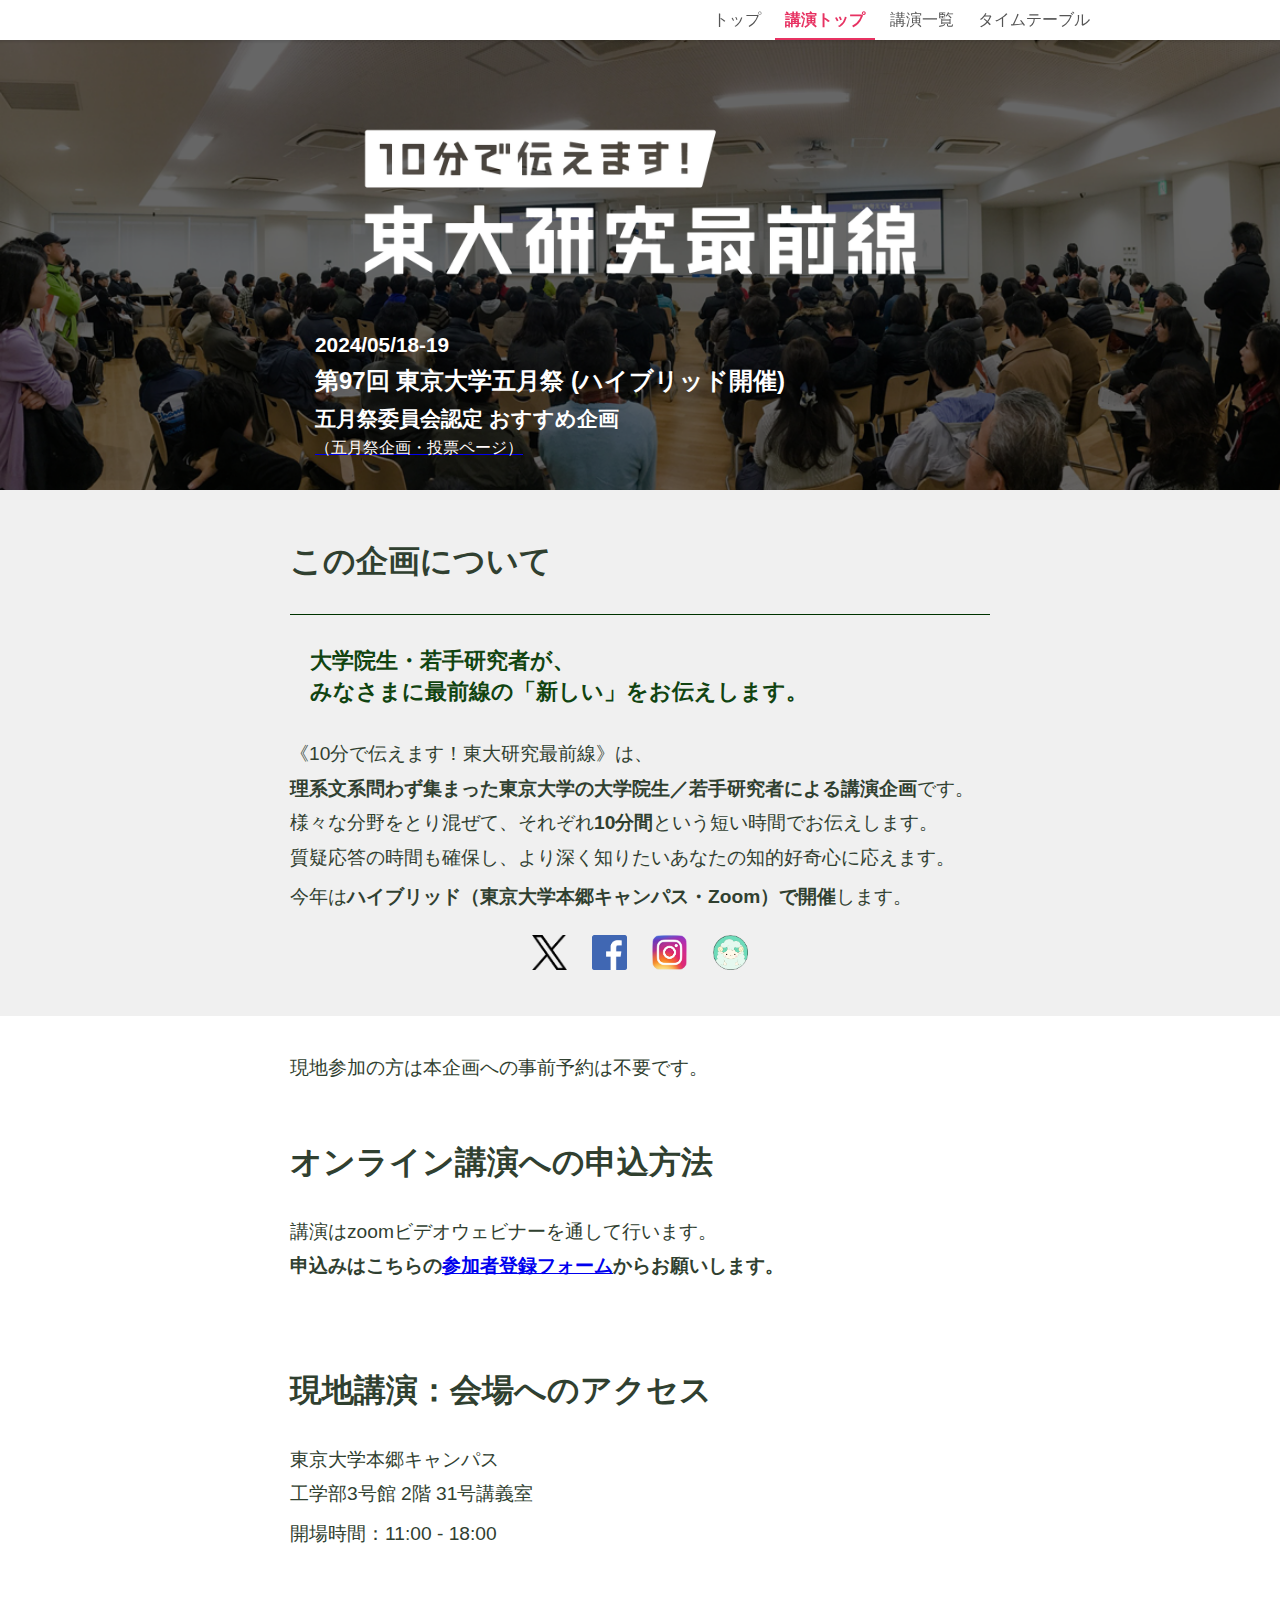
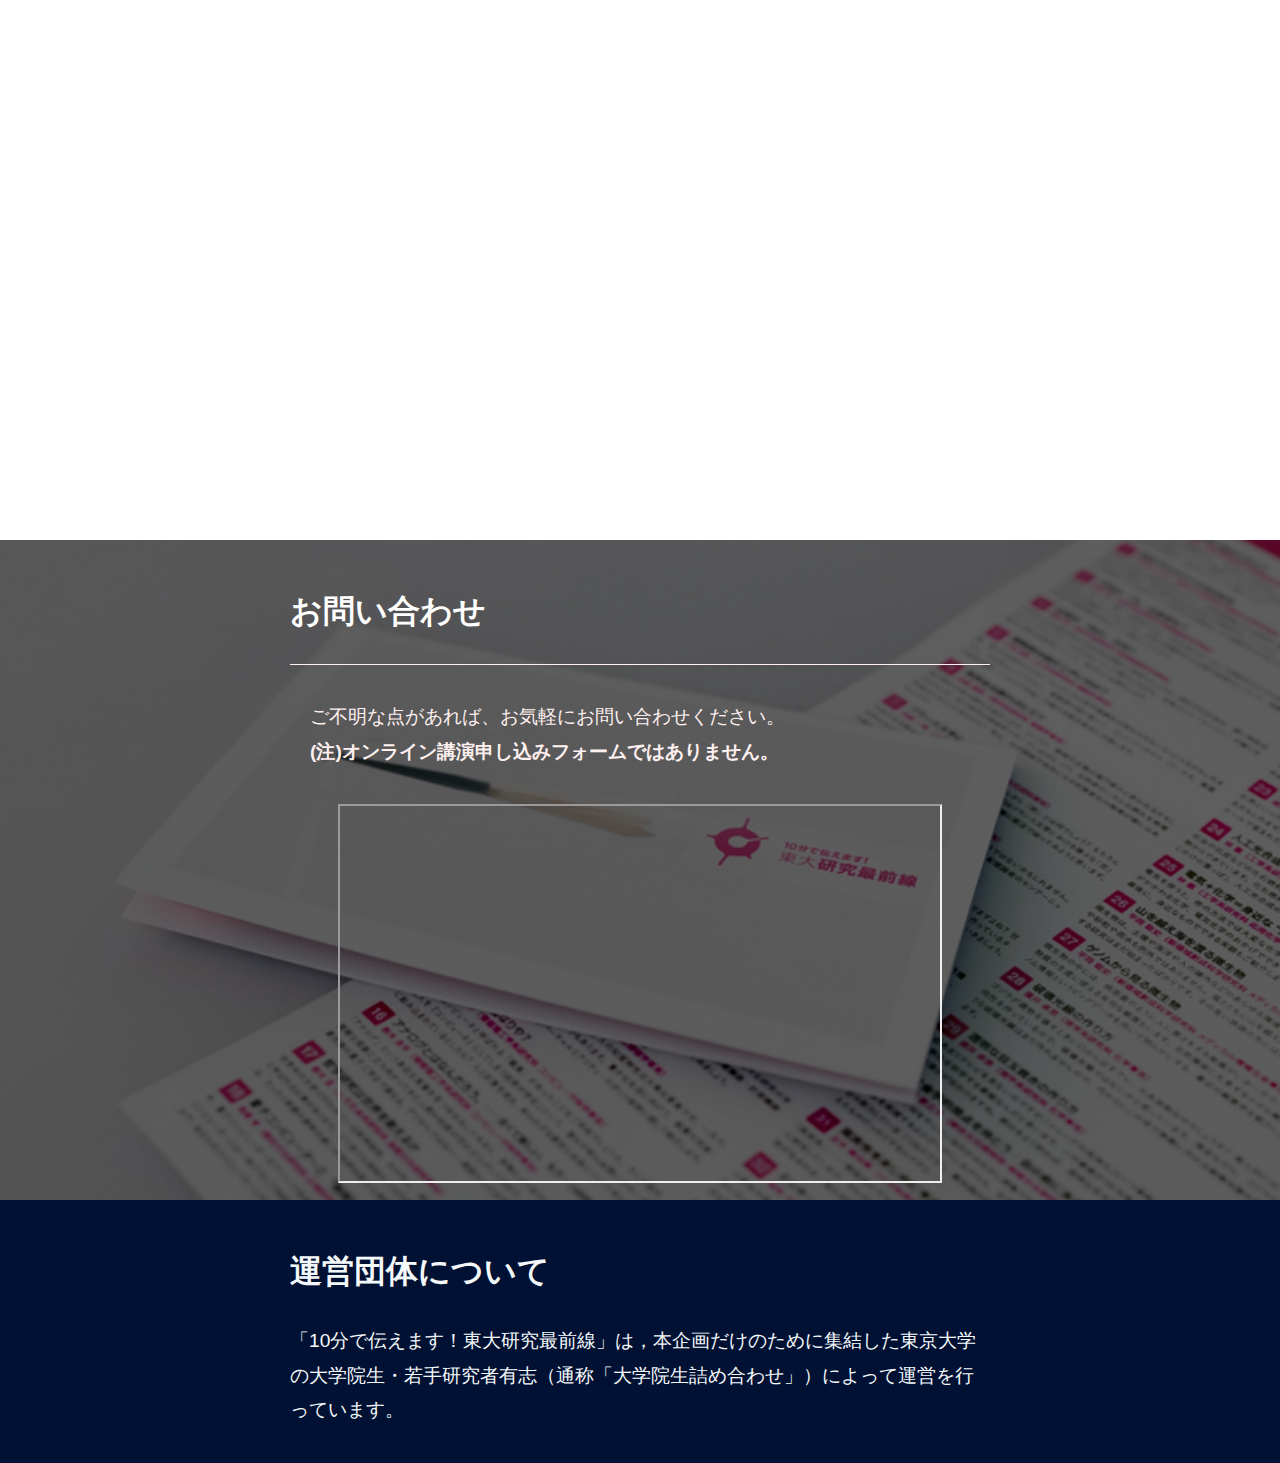
==== index.html @ c71ae205 "Add files via upload" ====
﻿<!DOCTYPE html>
<html lang="ja">

<head>
    <meta charset="UTF-8">
    <meta name="viewport" content="width=360">
    <meta name="description" content="2024年度東京大学五月祭企画「10分で伝えます！東大研究最前線」のウェブページです。最先端の研究について10分間で分かりやすくお伝えします。">
    <meta name="keywords" content="東京大学,東大,五月祭,学園祭,講演,2024,10分で伝えます,10分,東大研究最前線,研究最前線,研究">
    <title>2024年度五月祭「10分で伝えます！東大研究最前線」</title>
    <link rel="stylesheet" href="css/main.css?201804201023">
    <link rel="icon" href="img/favicon.ico">

    <!-- OGP -->
    <meta name="twitter:card" content="summary">
    <meta name="twitter:site" content="@ut10min">
    <meta name="twitter:creator" content="@ut10min">
    <meta name="twitter:title" content="2024年度五月祭「10分で伝えます！東大研究最前線」 - 講演トップ">
    <meta name="twitter:description" content="2024年度東京大学五月祭企画「10分で伝えます！東大研究最前線」のウェブページです。最先端の研究について10分間で分かりやすくお伝えします。">
    <meta name="twitter:image" content="https://ut-10min.github.io/mf97/img/mf_min.png">
    <meta property="og:title" content="2024年度五月祭「10分で伝えます！東大研究最前線」 - 講演トップ">
    <meta property="og:url" content="https://ut-10min.github.io/mf97/timetable.html">
    <meta property="og:image" content="https://ut-10min.github.io/mf97/img/mf_min.png">
    <meta property="og:site_name" content="2024年度五月祭「10分で伝えます！東大研究最前線」">

    <!-- jQuery -->
    <script src="https://ajax.googleapis.com/ajax/libs/jquery/1.8.2/jquery.min.js"></script>

    <!-- Global site tag (gtag.js) - Google Analytics -->
    <script async src="https://www.googletagmanager.com/gtag/js?id=UA-123778672-1"></script>
    <script>
        window.dataLayer = window.dataLayer || [];
        function gtag() { dataLayer.push(arguments); }
        gtag('js', new Date());

        gtag('config', 'UA-123778672-1');
    </script>

    <!-- user script -->
    <script src="js/main.js"></script>
</head>

<body>
    <div class="fixed-nav">
        <div class="fixed-nav-inner">
            <a href="/">トップ</a>
            <!-- <a href="index.html" class="active">トップ</a> -->
            <a href="index.html" class="active">講演トップ</a>
            <a href="talks.html">講演一覧</a>
            <a href="timetable.html">タイムテーブル</a>
        </div>
    </div>
    <div class="container">
        <div id="title-hero">
            <div id="title-logo">
                <img src="img/title.png">
            </div>
            <div id="title-info">
                <p>2024/05/18-19</p> <!-- UPDATE date-->
                <h4>第97回&nbsp;東京大学五月祭 (ハイブリッド開催)</h4> <!-- UPDATE -->
                <!--<p>申込は<a href="https://ut-10min.github.io/registration/" style="color : #ffffff;">こちら</a>から</p>-->
                <p>五月祭委員会認定&nbsp;おすすめ企画</p> <!-- UPDATE -->
                <a href="https://ut-10min.github.io/vote/"><font color="#fffafa">（五月祭企画・投票ページ）</font></a>
            </div>
        </div>
        <div class="full-article" id="article-intro">
            <h2>この企画について</h2>
            <div class="article-headline">
                <h3>
                    大学院生・若手研究者が、<br>
                    みなさまに最前線の「新しい」をお伝えします。
                </h3>
            </div>
            <p>
                《10分で伝えます！東大研究最前線》は、<br>
                <b>理系文系問わず集まった東京大学の大学院生／若手研究者による講演企画</b>です。<br>
                様々な分野をとり混ぜて、それぞれ<b>10分間</b>という短い時間でお伝えします。<br>
                質疑応答の時間も確保し、より深く知りたいあなたの知的好奇心に応えます。<br>
            </p>
            <p>
                今年は<b>ハイブリッド（東京大学本郷キャンパス・Zoom）で開催</b>します。
            </p>
            <p class="center" id="socialicons">
                <a href="https://twitter.com/ut10min" target="_blank">
                    <img src="img/x.png"></a>
                <a href="https://www.facebook.com/10minScience/" target="_blank">
                    <img src="img/facebook.png"></a>
                <a href="https://www.instagram.com/ut10min/" target="_blank">
                    <!-- <a href="img/instagram_qr.png" target="_blank"> -->
                    <img src="img/instagram.png"></a>
                <!-- <img src="img/instagram_qr.png"></a> -->
                <a href="vote.html" target="_blank">
                    <img src="img/may-chan.png"></a>
            </p>
        </div>
        <div class="full-article" id="article-access">
            <!-- 
            <h2>現地講演への申込方法</h2>
            <p>
                <s>
                    <a href="https://gogatsusai.jp/95/visitor/entry" target="_blank">五月祭公式サイト</a>にて、五月祭への入構チケットの申込が必要です。<br />
                    申込期間は4月24日15時～4月30日21時です。
                    人数制限のため、申込数が定数を上回った場合、入構可否は抽選となることをご了承ください。<br/>
                </s>
                <b>五月祭への入構チケット申し込みは終了しました</b><br/>
            </p>
            -->
            <p>
                現地参加の方は本企画への事前予約は不要です。<br />
                <br />
                <!--申込終了しました。ご参加ありがとうございました。<br>-->
                <!--[2024/11/21 11:00-12:30頃] 参加者登録フォームとカンパページが入れ替わる事態が発生しておりました。皆様にご迷惑をおかけし、大変申し訳ございません。現在は復旧しております。-->
                <!--<br>-->
                <!--<br>-->
                <!--<br>-->
                <!--よろしければ、こちらの<a href="https://ut-10min.github.io/donation/">PayPalウェブサイト</a>から本企画の運営のためのカンパにご協力ください。<br>-->
            </p>
            <h2>オンライン講演への申込方法</h2>
            <p>
                講演はzoomビデオウェビナーを通して行います。<br>
                <!--申込方法は近日公開します。-->
                <b>申込みはこちらの<a href="https://ut-10min.github.io/registration/">参加者登録フォーム</a>からお願いします。</b><br>
            </p>
        </div>
        <div class="full-article" id="article-access">

            <h2>現地講演：会場へのアクセス</h2>
            <p>
                東京大学本郷キャンパス
                <br>工学部3号館 2階 31号講義室
            </p>
            <p>開場時間：11:00 - 18:00</p> <!-- UPDATE -->
            <div id="access-googlemap">
                <div class="remove-touch">
                    <iframe
                        src="https://www.google.com/maps/embed?pb=!1m18!1m12!1m3!1d3239.470268188464!2d139.75834607507562!3d35.71465132813866!2m3!1f0!2f0!3f0!3m2!1i1024!2i768!4f13.1!3m3!1m2!1s0x60188c31d456c3b7%3A0x7e0c15037ed16d83!2z5belM-WPt-mkqOWbs-abuOWupCDmnbHkuqzlpKflrablt6Xlrabjg7vmg4XloLHnkIblt6Xlrablm7Pmm7jppKg!5e0!3m2!1sja!2sjp!4v1683867333748!5m2!1sja!2sjp"
                        width="700" height="550" style="border:0;" allowfullscreen="" loading="lazy"
                        referrerpolicy="no-referrer-when-downgrade"></iframe>
                </div>
                <div class="remove-pc">
                    <iframe
                        src="https://www.google.com/maps/embed?pb=!1m18!1m12!1m3!1d3239.470268188464!2d139.75834607507562!3d35.71465132813866!2m3!1f0!2f0!3f0!3m2!1i1024!2i768!4f13.1!3m3!1m2!1s0x60188c31d456c3b7%3A0x7e0c15037ed16d83!2z5belM-WPt-mkqOWbs-abuOWupCDmnbHkuqzlpKflrablt6Xlrabjg7vmg4XloLHnkIblt6Xlrablm7Pmm7jppKg!5e0!3m2!1sja!2sjp!4v1683867333748!5m2!1sja!2sjp"
                        width="300" height="300" style="border:0;" allowfullscreen="" loading="lazy"
                        referrerpolicy="no-referrer-when-downgrade"></iframe>
                </div>
            </div>
        </div>
        <div class="full-article article-dark" id="article-inquiry">
            <h2>お問い合わせ</h2>
            <div class="article-headline">
                <p>
                    ご不明な点があれば、お気軽にお問い合わせください。
                    <br><b>(注)オンライン講演申し込みフォームではありません。</b>
                </p>
            </div>
            <div id="inquiry-form-pc">
                <iframe src="https://ws.formzu.net/fgen/S65772278/" id="inqury-iframe" scrolling="yes"></iframe>
            </div>
            <div id="inquiry-form-touch">
                <iframe src="https://ws.formzu.net/sfgen/S65772278/" id="inqury-iframe" scrolling="yes"></iframe>
            </div>
        </div>
        <div class="full-article" id="article-us">
            <h2>運営団体について</h2>
            <p>「10分で伝えます！東大研究最前線」は，本企画だけのために集結した東京大学の大学院生・若手研究者有志（通称「大学院生詰め合わせ」）によって運営を行っています。</p>
            <!-- <p>本団体では，企画に参加・協力してくださる院生（含: 六年制学科高学年生）の方を募集しています！お問い合わせフォームからお気軽にお声掛けください。</p> -->
        </div>
    </div>
</body>

</html>
---- css/main.css ----
@charset "UTF-8";
/* utility */
.clearfix:after {
  content: "";
  clear: both;
  display: block; }

@media screen and (max-width: 639px) {
  .remove-touch {
    display: none; } }

@media screen and (min-width: 640px) {
  .remove-pc {
    display: none; } }

@media screen and (max-width: 639px) {
  html {
    font-size: 70%; } }

body {
  margin: 40px 0 0 0;
  background: #F5F8FA;
  font-family: 'ヒラギノ角ゴ Pro W3','Hiragino Kaku Gothic Pro','メイリオ',Meiryo,Osaka,'ＭＳ Ｐゴシック','MS PGothic',sans-serif;
  color: #304030; }

.fixed-nav {
  position: fixed;
  top: 0px;
  width: 100%;
  height: 40px;
  z-index: 10000;
  background: #fff;
  box-shadow: 0 0 2px 2px rgba(0, 0, 0, 0.1);
  text-align: right; }
  .fixed-nav .fixed-nav-inner {
    max-width: 960px;
    height: 100%;
    margin: 0 auto;
    box-sizing: border-box;
    padding: 0 20px; }
    @media screen and (max-width: 639px) {
      .fixed-nav .fixed-nav-inner {
        padding: 0 10px; } }
  .fixed-nav a {
    display: inline-block;
    height: 100%;
    padding: 0 10px;
    box-sizing: border-box;
    text-decoration: none;
    line-height: 40px;
    color: #555; }
    @media screen and (max-width: 639px) {
      .fixed-nav a {
        padding: 0 5px;
        font-size: 120%; } }
    .fixed-nav a:hover, .fixed-nav a.active {
      border-bottom: solid 2px #e73262;
      color: #e73262;
      font-weight: bolder; }

.container {
  width: 100%;
  margin: 0 auto;
  background: #fff; }
  .container a.anchor {
    display: block;
    visibility: none;
    position: relative;
    top: -40px; }

.full-article {
  margin: 0 auto;
  padding: 30px 5%; }
  @media screen and (max-width: 639px) {
    .full-article {
      padding: 15px 5%; } }
  .full-article h2 {
    max-width: 700px;
    margin: 20px auto 30px;
    font-size: 200%; }
    @media screen and (max-width: 639px) {
      .full-article h2 {
        margin: 15px auto 20px; } }
  .full-article p {
    max-width: 700px;
    margin: 5px auto;
    font-size: 120%;
    line-height: 180%; }
    @media screen and (max-width: 639px) {
      .full-article p {
        line-height: 170%; } }
    .full-article p.center {
      text-align: center; }
  .full-article a {
    text-decoration: underline; }
    .full-article a:visited {
      color: #304030; }
  .full-article .article-headline {
    box-sizing: border-box;
    max-width: 700px;
    margin: 20px auto;
    padding: 30px 20px 10px;
    border-top: solid 1px #003300;
    color: #114411; }
    @media screen and (max-width: 639px) {
      .full-article .article-headline {
        margin: 20px auto 10px;
        padding: 15px 15px; } }
    .full-article .article-headline h3 {
      font-size: 140%;
      margin: 0; }
  .full-article.article-dark {
    color: #fff; }
    .full-article.article-dark .article-headline {
      color: #fff0f0;
      border-color: #fff0f0; }
    .full-article.article-dark a {
      text-decoration: underline;
      color: #fff0f0; }

#title-hero {
  box-sizing: border-box;
  height: 450px;
  background-image: url(../img/title_background.png);
  background-size: cover;
  background-position: center;
  padding-top: 80px; }
  @media screen and (max-width: 640px) {
    #title-hero {
      height: 300px; } }
  @media screen and (max-width: 640px) {
    #title-hero {
      padding-top: 50px; } }
  #title-hero #title-logo {
    margin: 0 auto;
    max-width: 600px;
    text-align: center; }
    #title-hero #title-logo img {
      width: 95%; }
  #title-hero #title-info {
    margin: 45px auto;
    padding: 0 10px;
    max-width: 650px;
    text-align: left; }
    @media screen and (max-width: 640px) {
      #title-hero #title-info {
        margin: 30px auto; } }
    #title-hero #title-info p {
      color: #fff;
      font-weight: bold;
      font-size: 130%;
      margin: 5px 0; }
    #title-hero #title-info h4 {
      color: #fff;
      font-size: 150%;
      margin: 8px 0; }

#article-intro {
  background-color: #f0f0f0; }
  #article-intro #socialicons {
    margin-top: 20px; }
    #article-intro #socialicons img {
      height: 35px;
      margin: 0 10px; }

#article-access #access-googlemap {
  text-align: center; }

#article-inquiry {
  height: 600px;
  background-image: url(../img/pamphlet.png);
  background-size: cover;
  background-position: center; }
  @media screen and (max-width: 640px) {
    #article-inquiry {
      height: 650px; } }
  #article-inquiry #inquiry-form-pc {
    text-align: center; }
    @media screen and (max-width: 639px) {
      #article-inquiry #inquiry-form-pc {
        display: none; } }
    #article-inquiry #inquiry-form-pc iframe {
      width: 600px;
      height: 375px; }
  #article-inquiry #inquiry-form-touch {
    text-align: center; }
    @media screen and (min-width: 640px) {
      #article-inquiry #inquiry-form-touch {
        display: none; } }
    #article-inquiry #inquiry-form-touch iframe {
      width: 300px;
      height: 460px; }

#article-credit {
  background: #142b18; }
  #article-credit h3 {
    margin-top: 30px;
    text-align: center;
    font-size: 140%; }
  #article-credit #copyright {
    margin-top: 30px;
    text-align: center;
    font-size: 80%; }

.talk-header {
  margin-bottom: 10px; }
  .talk-header span.title {
    font-size: 140%; }
  .talk-header span.name {
    font-size: 110%; }
  .talk-header span.major {
    font-size: 110%;
    color: gray; }

.talk-abs {
  margin-bottom: 30px;
  margin-left: 20px; }

.time-table {
  margin-left: 10px; }
  .time-table td.title {
    padding-left: 10px;}
  .time-table td.name {
    padding-left: 10px; 
    min-width: 100px; }

/*# sourceMappingURL=main.css.map */
#article-us {
  background: #013; 
  color: #F5F8FA;}
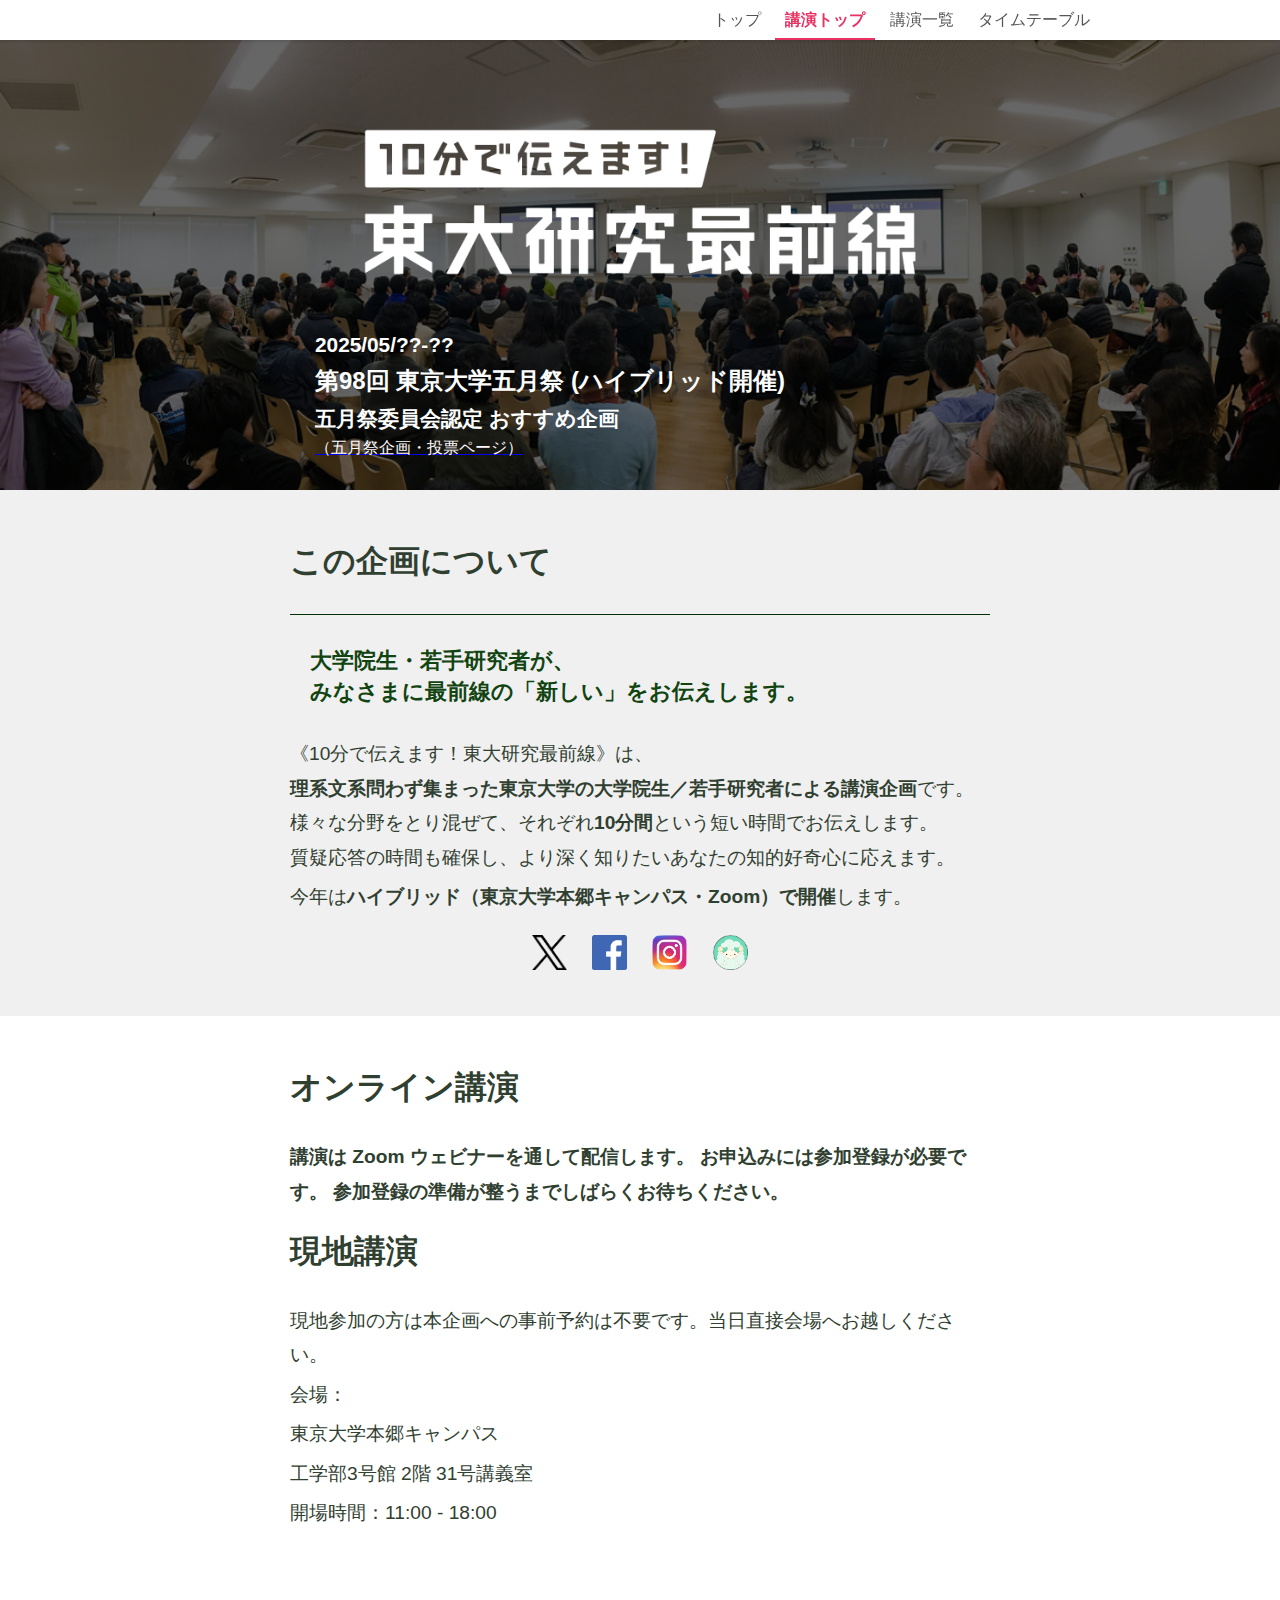
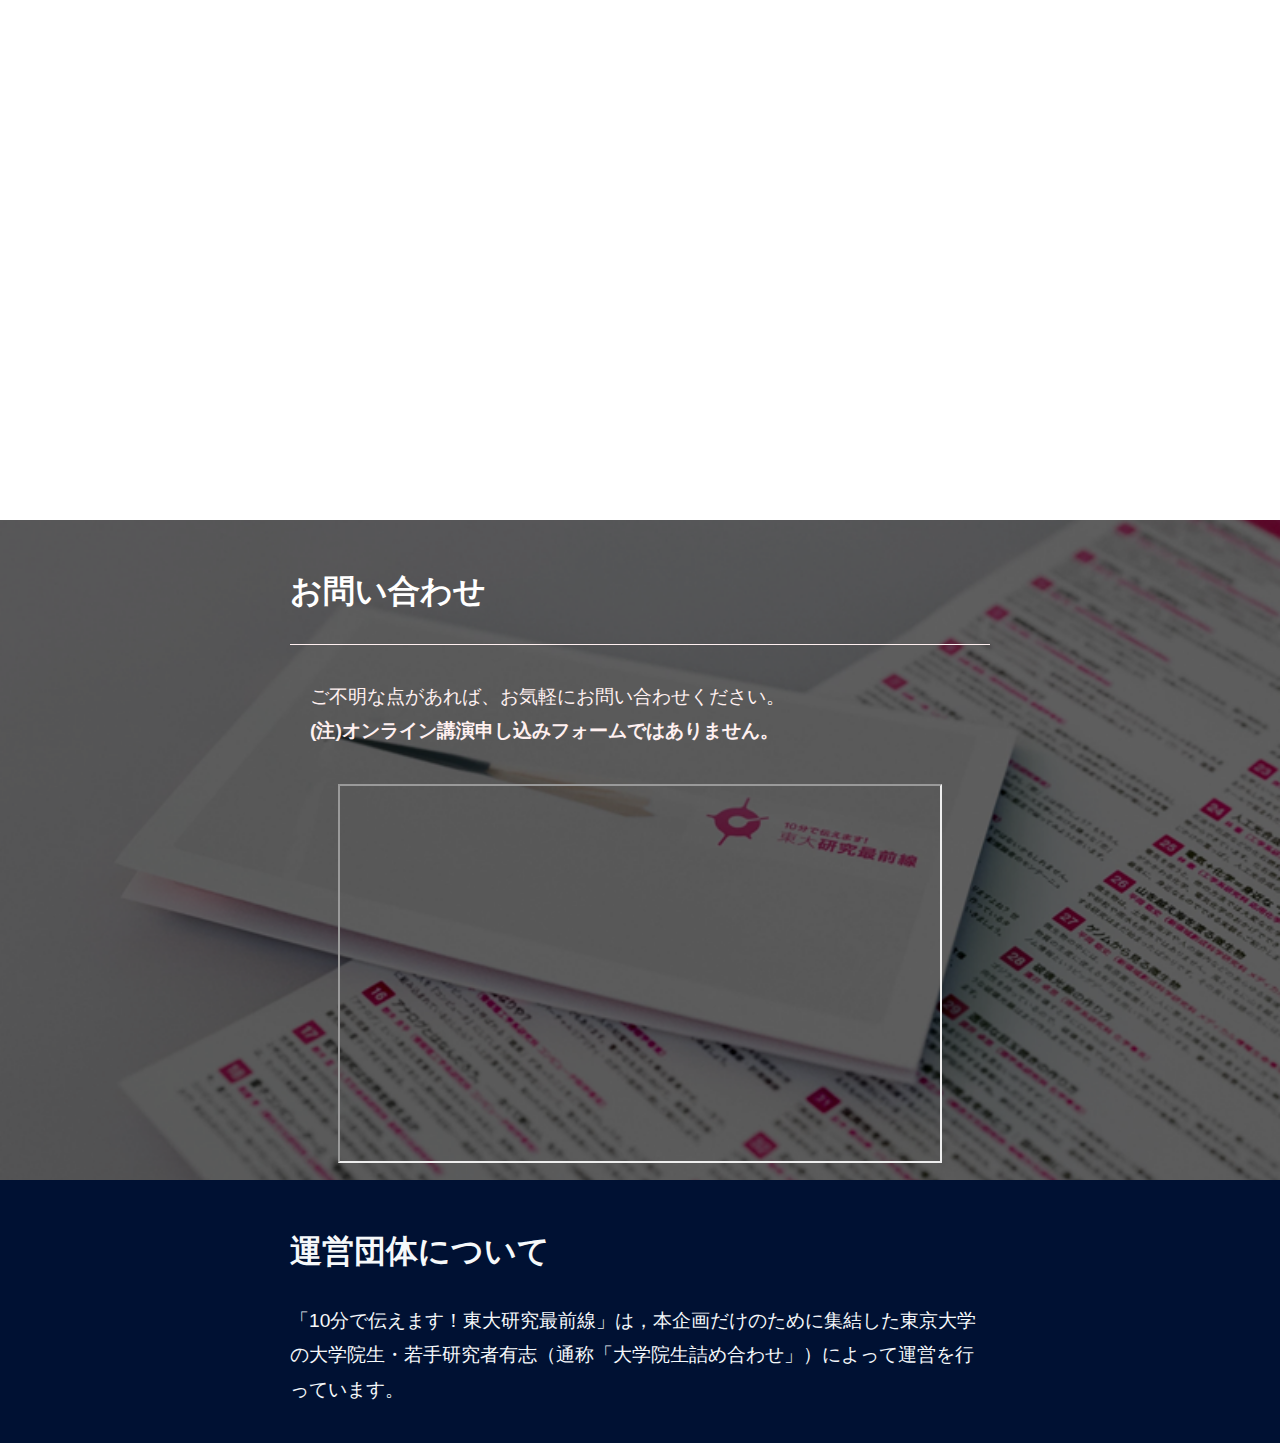
==== commit 5a7997f4: "Update index.html" ====
--- a/index.html
+++ b/index.html
@@ -4,9 +4,9 @@
 <head>
     <meta charset="UTF-8">
     <meta name="viewport" content="width=360">
-    <meta name="description" content="2024年度東京大学五月祭企画「10分で伝えます！東大研究最前線」のウェブページです。最先端の研究について10分間で分かりやすくお伝えします。">
-    <meta name="keywords" content="東京大学,東大,五月祭,学園祭,講演,2024,10分で伝えます,10分,東大研究最前線,研究最前線,研究">
-    <title>2024年度五月祭「10分で伝えます！東大研究最前線」</title>
+    <meta name="description" content="2025年度東京大学五月祭企画「10分で伝えます！東大研究最前線」のウェブページです。最先端の研究について10分間で分かりやすくお伝えします。">
+    <meta name="keywords" content="東京大学,東大,五月祭,学園祭,講演,2025,10分で伝えます,10分,東大研究最前線,研究最前線,研究">
+    <title>2025年度五月祭「10分で伝えます！東大研究最前線」</title>
     <link rel="stylesheet" href="css/main.css?201804201023">
     <link rel="icon" href="img/favicon.ico">
 
@@ -14,13 +14,13 @@
     <meta name="twitter:card" content="summary">
     <meta name="twitter:site" content="@ut10min">
     <meta name="twitter:creator" content="@ut10min">
-    <meta name="twitter:title" content="2024年度五月祭「10分で伝えます！東大研究最前線」 - 講演トップ">
-    <meta name="twitter:description" content="2024年度東京大学五月祭企画「10分で伝えます！東大研究最前線」のウェブページです。最先端の研究について10分間で分かりやすくお伝えします。">
+    <meta name="twitter:title" content="2025年度五月祭「10分で伝えます！東大研究最前線」 - 講演トップ">
+    <meta name="twitter:description" content="2025年度東京大学五月祭企画「10分で伝えます！東大研究最前線」のウェブページです。最先端の研究について10分間で分かりやすくお伝えします。">
     <meta name="twitter:image" content="https://ut-10min.github.io/mf97/img/mf_min.png">
-    <meta property="og:title" content="2024年度五月祭「10分で伝えます！東大研究最前線」 - 講演トップ">
+    <meta property="og:title" content="2025年度五月祭「10分で伝えます！東大研究最前線」 - 講演トップ">
     <meta property="og:url" content="https://ut-10min.github.io/mf97/timetable.html">
     <meta property="og:image" content="https://ut-10min.github.io/mf97/img/mf_min.png">
-    <meta property="og:site_name" content="2024年度五月祭「10分で伝えます！東大研究最前線」">
+    <meta property="og:site_name" content="2025年度五月祭「10分で伝えます！東大研究最前線」">
 
     <!-- jQuery -->
     <script src="https://ajax.googleapis.com/ajax/libs/jquery/1.8.2/jquery.min.js"></script>
@@ -55,8 +55,8 @@
                 <img src="img/title.png">
             </div>
             <div id="title-info">
-                <p>2024/05/18-19</p> <!-- UPDATE date-->
-                <h4>第97回&nbsp;東京大学五月祭 (ハイブリッド開催)</h4> <!-- UPDATE -->
+                <p>2025/05/??-??</p> <!-- UPDATE date-->
+                <h4>第98回&nbsp;東京大学五月祭 (ハイブリッド開催)</h4> <!-- UPDATE -->
                 <!--<p>申込は<a href="https://ut-10min.github.io/registration/" style="color : #ffffff;">こちら</a>から</p>-->
                 <p>五月祭委員会認定&nbsp;おすすめ企画</p> <!-- UPDATE -->
                 <a href="https://ut-10min.github.io/vote/"><font color="#fffafa">（五月祭企画・投票ページ）</font></a>
@@ -93,42 +93,37 @@
             </p>
         </div>
         <div class="full-article" id="article-access">
-            <!-- 
-            <h2>現地講演への申込方法</h2>
+            <h2>オンライン講演</h2>
             <p>
-                <s>
-                    <a href="https://gogatsusai.jp/95/visitor/entry" target="_blank">五月祭公式サイト</a>にて、五月祭への入構チケットの申込が必要です。<br />
-                    申込期間は4月24日15時～4月30日21時です。
-                    人数制限のため、申込数が定数を上回った場合、入構可否は抽選となることをご了承ください。<br/>
-                </s>
-                <b>五月祭への入構チケット申し込みは終了しました</b><br/>
+                <b>
+                    講演は Zoom ウェビナーを通して配信します。
+                    お申込みには参加登録が必要です。
+                    <!--
+                    申込みはこちらの
+                    <a href="https://ut-10min.github.io/registration/" target="_blank">参加者登録フォーム</a>
+                    からお願いします。
+                    -->
+                    参加登録の準備が整うまでしばらくお待ちください。
+                </b>
             </p>
-            -->
+        <h2>現地講演</h2>
             <p>
-                現地参加の方は本企画への事前予約は不要です。<br />
-                <br />
-                <!--申込終了しました。ご参加ありがとうございました。<br>-->
-                <!--[2024/11/21 11:00-12:30頃] 参加者登録フォームとカンパページが入れ替わる事態が発生しておりました。皆様にご迷惑をおかけし、大変申し訳ございません。現在は復旧しております。-->
-                <!--<br>-->
-                <!--<br>-->
-                <!--<br>-->
-                <!--よろしければ、こちらの<a href="https://ut-10min.github.io/donation/">PayPalウェブサイト</a>から本企画の運営のためのカンパにご協力ください。<br>-->
+                現地参加の方は本企画への事前予約は不要です。当日直接会場へお越しください。
             </p>
-            <h2>オンライン講演への申込方法</h2>
             <p>
-                講演はzoomビデオウェビナーを通して行います。<br>
-                <!--申込方法は近日公開します。-->
-                <b>申込みはこちらの<a href="https://ut-10min.github.io/registration/">参加者登録フォーム</a>からお願いします。</b><br>
+                会場：
             </p>
-        </div>
-        <div class="full-article" id="article-access">
-
-            <h2>現地講演：会場へのアクセス</h2>
             <p>
                 東京大学本郷キャンパス
-                <br>工学部3号館 2階 31号講義室
             </p>
-            <p>開場時間：11:00 - 18:00</p> <!-- UPDATE -->
+            <p>
+                工学部3号館 2階 31号講義室
+            </p>
+            <p>
+                開場時間：11:00 - 18:00
+                <!-- ※昨年と会場が異なりますのでご注意ください。-->
+                <!-- 未定 -->
+            </p>
             <div id="access-googlemap">
                 <div class="remove-touch">
                     <iframe
@@ -167,4 +162,4 @@
     </div>
 </body>
 
-</html>+</html>
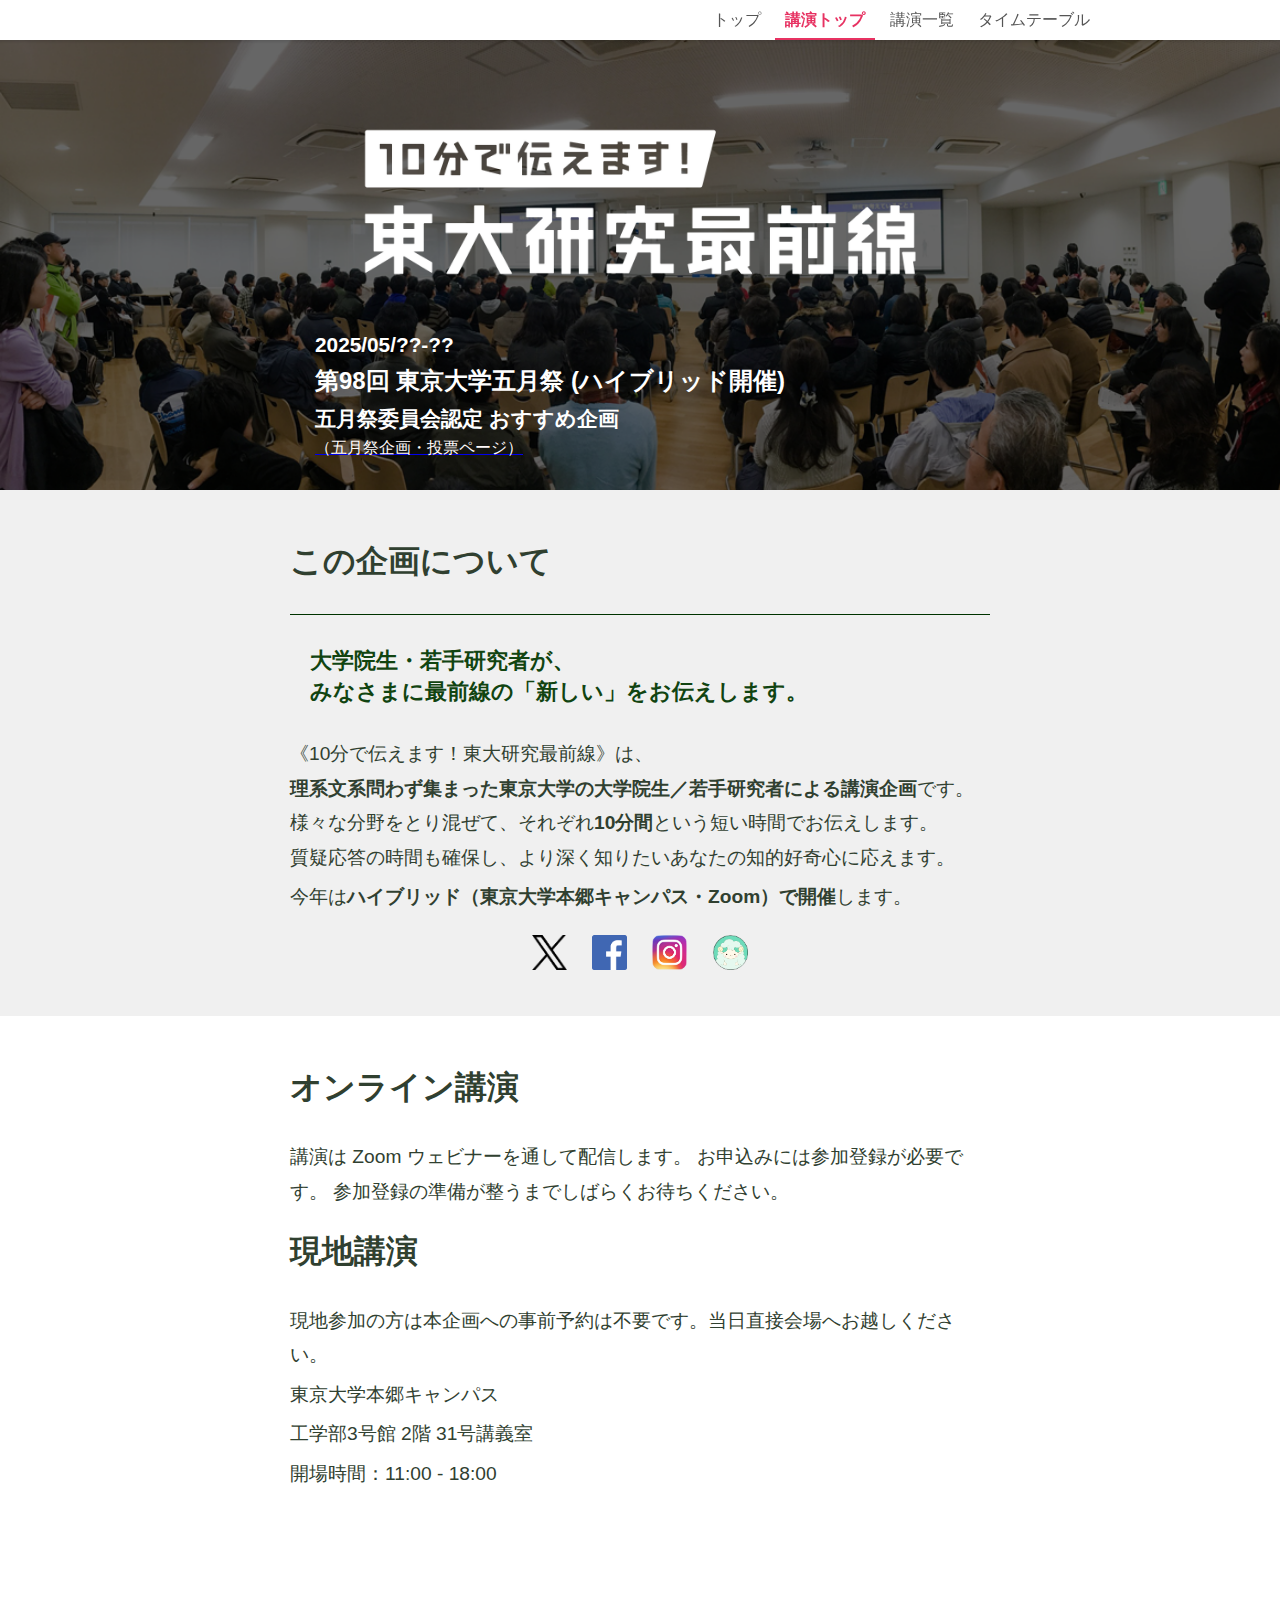
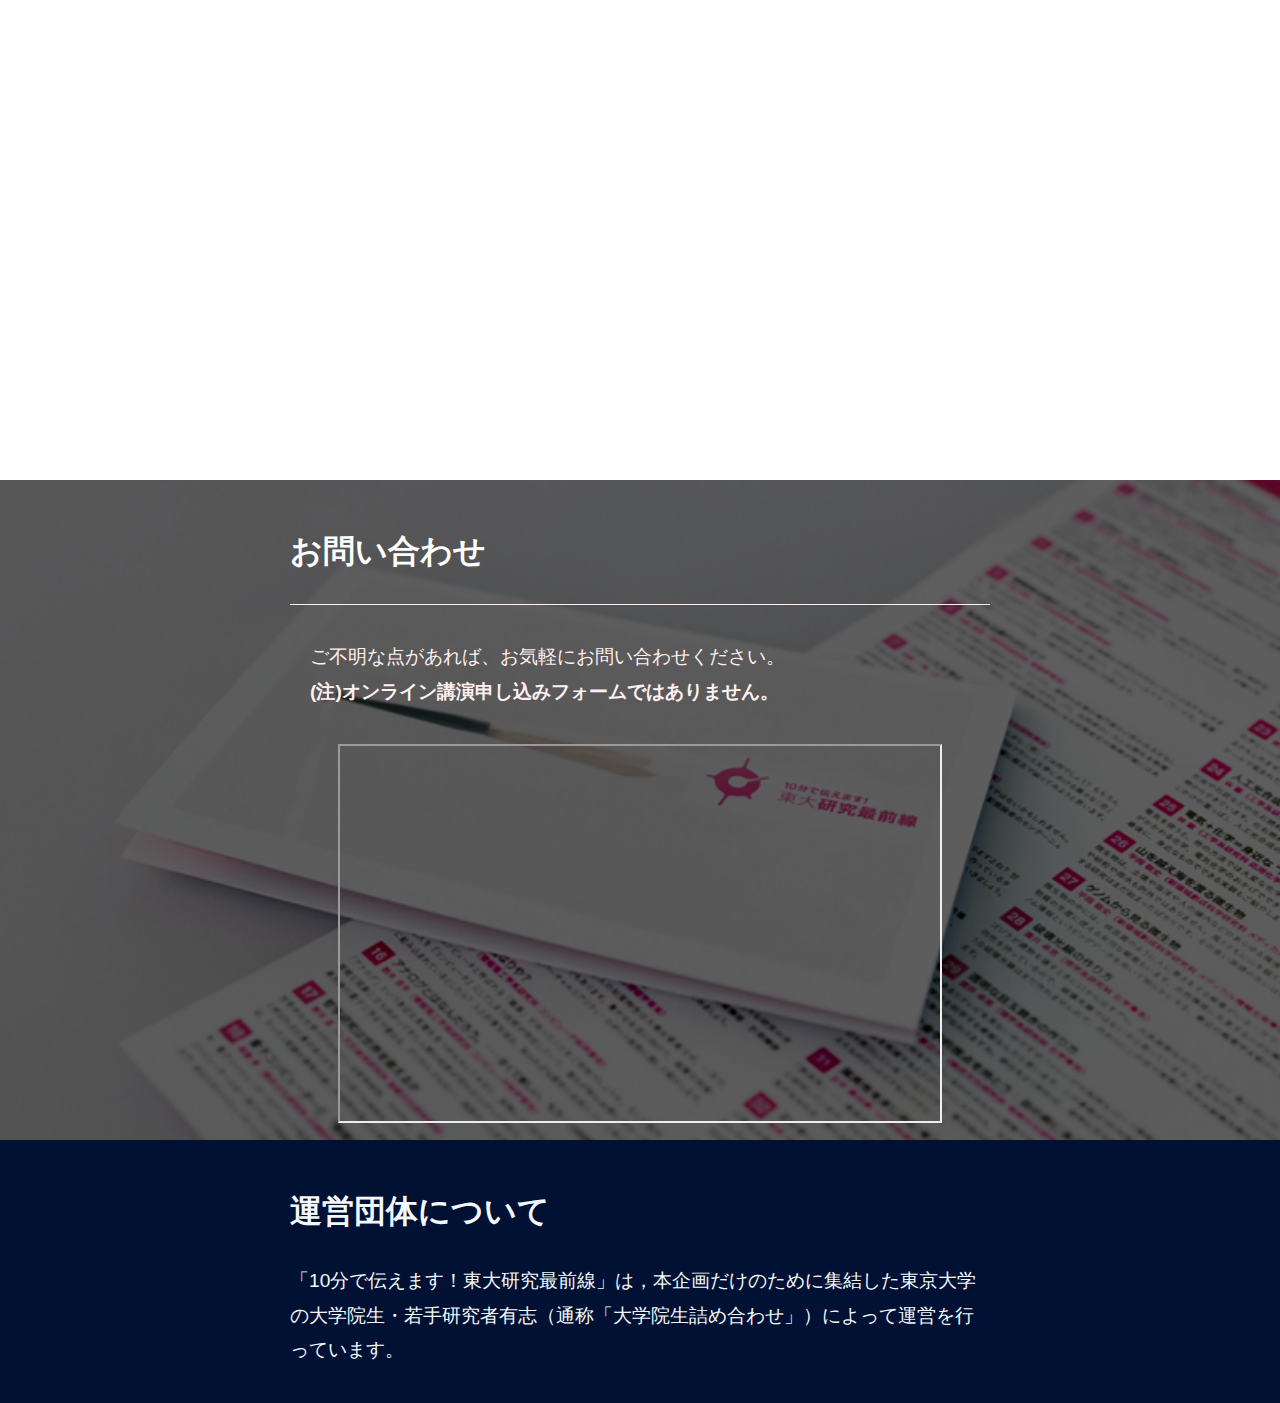
==== commit 4493691c: "Update index.html" ====
--- a/index.html
+++ b/index.html
@@ -95,24 +95,24 @@
         <div class="full-article" id="article-access">
             <h2>オンライン講演</h2>
             <p>
-                <b>
-                    講演は Zoom ウェビナーを通して配信します。
-                    お申込みには参加登録が必要です。
-                    <!--
-                    申込みはこちらの
-                    <a href="https://ut-10min.github.io/registration/" target="_blank">参加者登録フォーム</a>
-                    からお願いします。
-                    -->
-                    参加登録の準備が整うまでしばらくお待ちください。
-                </b>
+                講演は Zoom ウェビナーを通して配信します。
+                お申込みには参加登録が必要です。
+                <!--
+                申込みはこちらの
+                <b><a href="https://ut-10min.github.io/registration/" target="_blank">参加者登録フォーム</a></b>
+                からお願いします。
+                -->
+                参加登録の準備が整うまでしばらくお待ちください。
             </p>
         <h2>現地講演</h2>
             <p>
                 現地参加の方は本企画への事前予約は不要です。当日直接会場へお越しください。
             </p>
+            <!--
             <p>
                 会場：
             </p>
+            -->
             <p>
                 東京大学本郷キャンパス
             </p>
